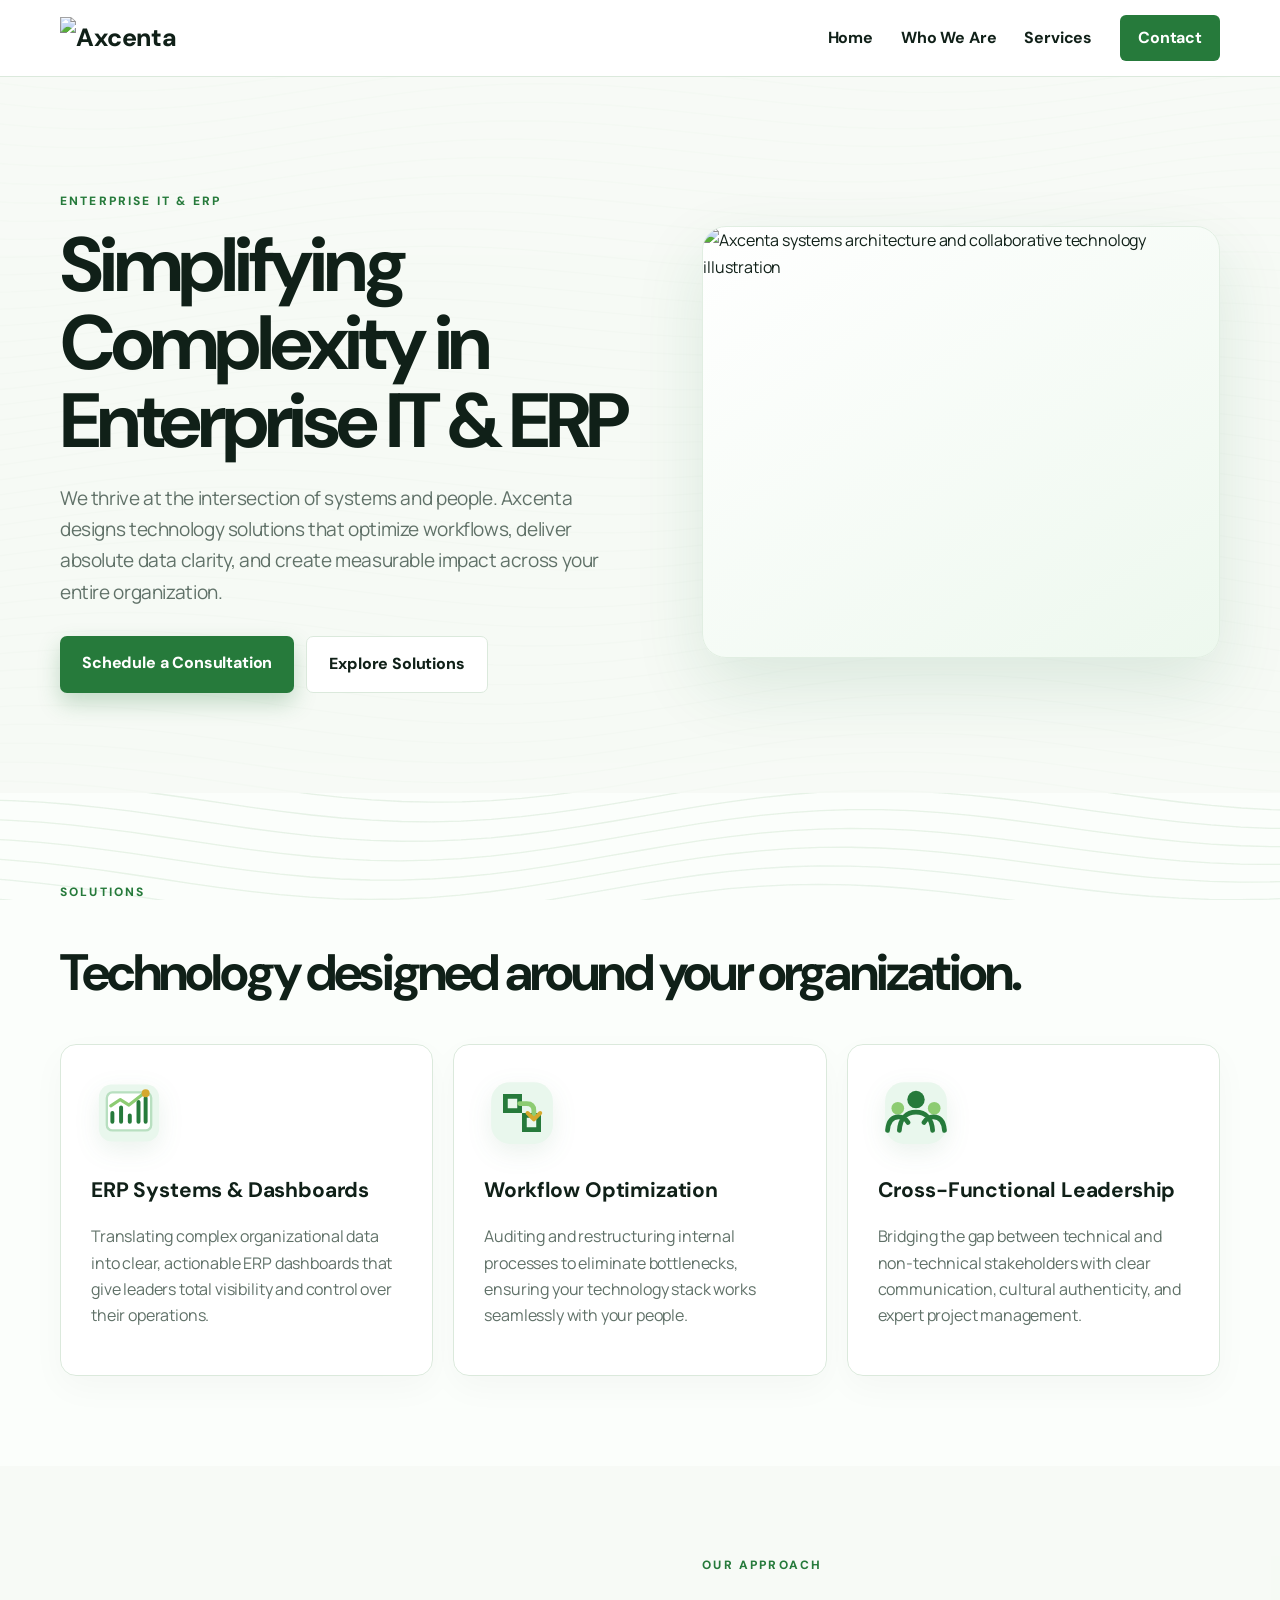
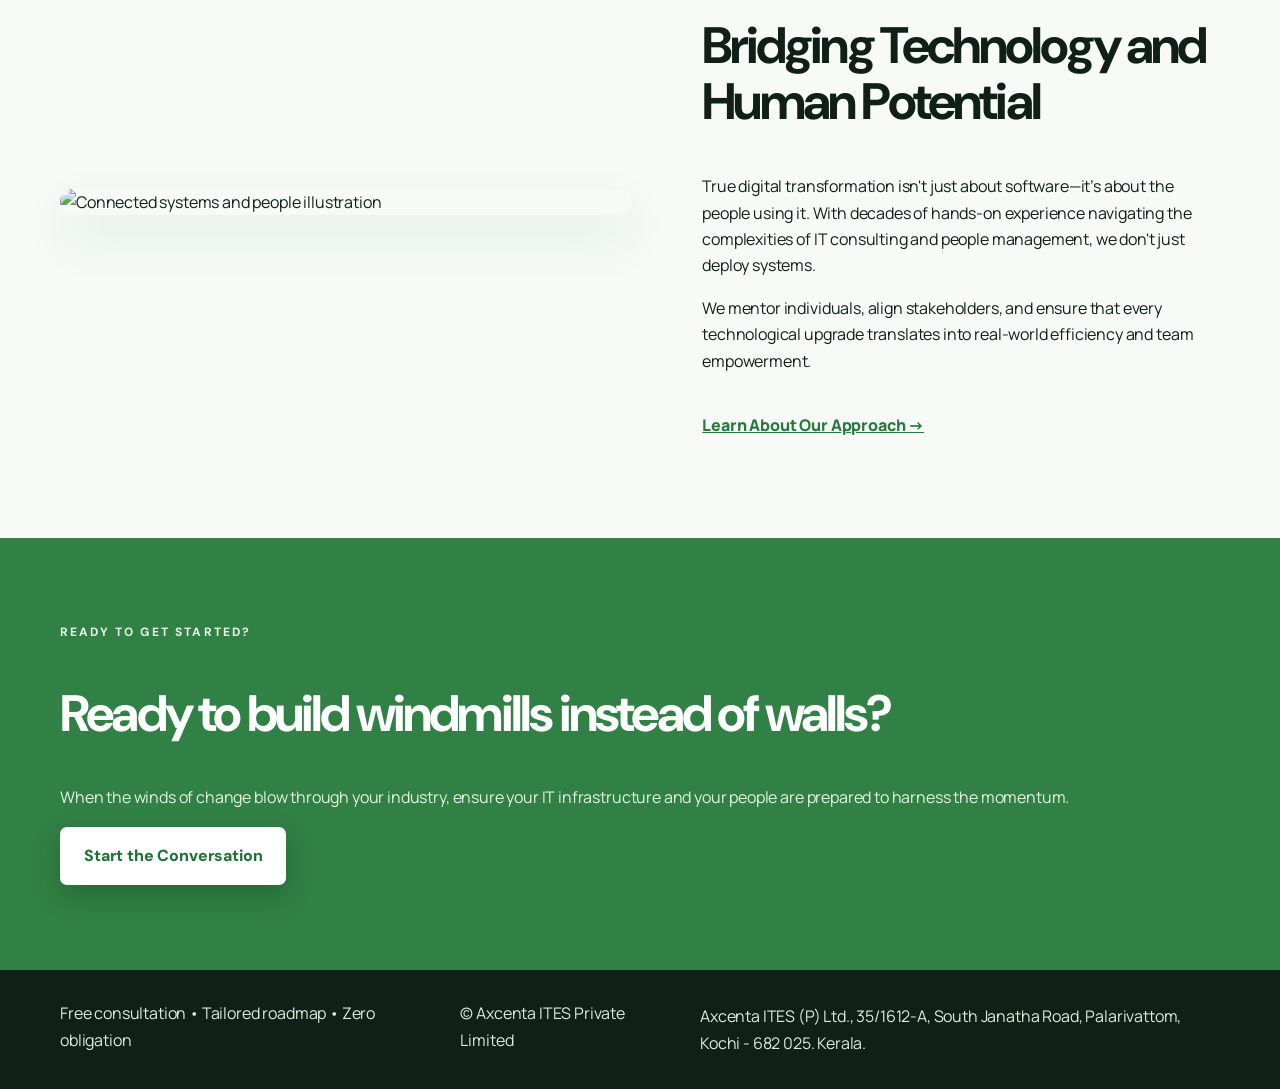
==== index.html @ 6ce82f0c "Add Axcenta customer preview website" ====
<!doctype html>
<html lang="en">
<head>
  <meta charset="utf-8">
  <meta name="viewport" content="width=device-width, initial-scale=1">
  <title>Axcenta | Enterprise IT & ERP Consulting</title>
  <link rel="stylesheet" href="styles.css">
</head>
<body>
  <main class="ax-v1">
    <header class="site-header"><div class="container nav-wrap"><a class="brand" href="index.html"><span class="brand-mark">X</span>axcenta</a><button class="nav-toggle" aria-label="Toggle navigation">☰</button><nav><a href="index.html">Home</a><a href="wwa.html">Who We Are</a><a href="services.html">Services</a><a class="nav-cta" href="contact.html">Contact</a></nav></div></header>
    <section class="hero">
      <div class="container hero-grid">
        <div>
          <p class="eyebrow">ENTERPRISE IT & ERP</p>
          <h1>Simplifying Complexity in Enterprise IT & ERP</h1>
          <p class="lead">We thrive at the intersection of systems and people. Axcenta designs technology solutions that optimize workflows, deliver absolute data clarity, and create measurable impact across your entire organization.</p>
          <div class="actions"><a class="btn primary" href="contact.html">Schedule a Consultation</a><a class="btn secondary" href="#solutions">Explore Solutions</a></div>
        </div>
<div class="visual hero-visual"><img src="assets/hero-axcenta-v2.png" alt="Axcenta systems architecture and collaborative technology illustration"></div>
      </div>
    </section>

    <section id="solutions" class="section">
      <div class="container">
        <p class="eyebrow">SOLUTIONS</p>
        <h2>Technology designed around your organization.</h2>
        <div class="cards">
          <article><img src="https://www.axcenta.com/files/chart.png" alt="ERP systems and dashboards illustration"><h3>ERP Systems & Dashboards</h3><p>Translating complex organizational data into clear, actionable ERP dashboards that give leaders total visibility and control over their operations.</p></article>
          <article><img src="https://www.axcenta.com/files/merge.png" alt="Workflow optimization illustration"><h3>Workflow Optimization</h3><p>Auditing and restructuring internal processes to eliminate bottlenecks, ensuring your technology stack works seamlessly with your people.</p></article>
          <article><img src="https://www.axcenta.com/files/users.png" alt="Cross-functional leadership illustration"><h3>Cross-Functional Leadership</h3><p>Bridging the gap between technical and non-technical stakeholders with clear communication, cultural authenticity, and expert project management.</p></article>
        </div>
      </div>
    </section>

    <section class="story"><div class="container story-grid"><div class="visual"><img src="https://www.axcenta.com/files/interconnected.jfif" alt="Connected systems and people illustration"></div><div><p class="eyebrow">OUR APPROACH</p><h2>Bridging Technology and Human Potential</h2><p>True digital transformation isn't just about software—it’s about the people using it. With decades of hands-on experience navigating the complexities of IT consulting and people management, we don't just deploy systems.</p><p>We mentor individuals, align stakeholders, and ensure that every technological upgrade translates into real-world efficiency and team empowerment.</p><a class="text-link" href="wwa.html">Learn About Our Approach →</a></div></div></section>

    <section id="contact" class="cta"><div class="container"><p class="eyebrow">READY TO GET STARTED?</p><h2>Ready to build windmills instead of walls?</h2><p>When the winds of change blow through your industry, ensure your IT infrastructure and your people are prepared to harness the momentum.</p><a class="btn light" href="contact.html">Start the Conversation</a></div></section>
    <footer><div class="container footer-grid"><span>Free consultation • Tailored roadmap • Zero obligation</span><span>© Axcenta ITES Private Limited</span></div></footer>
  </main>
</body>
</html>
<script src="script.js"></script>
---- styles.css ----
:root{--green:#267a3b;--green2:#8dcc72;--ink:#102018;--muted:#607168;--cream:#f6faf5;--line:#dbe9dc}*{box-sizing:border-box}html{scroll-behavior:smooth}body{margin:0;color:var(--ink);font-family:Inter,ui-sans-serif,system-ui,-apple-system,"Segoe UI",sans-serif;line-height:1.65;background:#fff}.container{width:min(1160px,calc(100% - 40px));margin:auto}.site-header{position:sticky;top:0;z-index:20;background:#fffffff2;border-bottom:1px solid var(--line);backdrop-filter:blur(14px)}.nav-wrap{min-height:76px;display:flex;align-items:center;justify-content:space-between}.brand{display:flex;gap:10px;align-items:center;color:var(--ink);font-size:25px;font-weight:800;text-decoration:none}.brand-mark{display:grid;place-items:center;width:35px;height:35px;border-radius:12px 4px 12px 4px;background:var(--green);color:#fff}.site-header nav{display:flex;gap:28px;align-items:center}.site-header nav a{color:var(--ink);font-weight:700;text-decoration:none}.site-header nav a:hover,.site-header nav a.active{color:var(--green)}.nav-cta,.btn.primary{background:var(--green);color:#fff!important}.nav-cta{padding:10px 18px;border-radius:6px}.nav-toggle{display:none;border:0;background:none;font-size:25px}.hero,.page{position:relative;overflow:hidden}.hero:before,.page:before{content:"";position:absolute;inset:0;pointer-events:none;opacity:.7;background:radial-gradient(ellipse at 12% 30%,#bfe7ae55,transparent 28%),radial-gradient(ellipse at 85% 65%,#d7f0c855,transparent 30%);animation:drift 14s ease-in-out infinite alternate}.hero:after,.page:after{content:"";position:absolute;left:-10%;right:-10%;bottom:8%;height:170px;pointer-events:none;opacity:.24;background:repeating-radial-gradient(ellipse at 50% 100%,transparent 0 20px,#76b866 21px 23px,transparent 24px 48px);transform:rotate(-4deg);animation:wave 18s linear infinite}.hero>* ,.page>*{position:relative;z-index:1}@keyframes drift{to{transform:translate3d(2%, -2%,0) scale(1.04)}}@keyframes wave{to{transform:translateX(8%) rotate(-4deg)}}.hero{padding:115px 0 100px;background:var(--cream)}.hero-grid,.story-grid{display:grid;grid-template-columns:1.05fr .95fr;gap:70px;align-items:center}.eyebrow{margin:0 0 14px;color:var(--green);font-size:12px;font-weight:800;letter-spacing:.18em}.hero h1,.page h1{max-width:800px;margin:0 0 22px;font-size:clamp(42px,6vw,78px);line-height:1.02;letter-spacing:-.055em}.lead{max-width:680px;color:var(--muted);font-size:19px}.actions{display:flex;flex-wrap:wrap;gap:12px;margin-top:28px}.btn{display:inline-block;padding:14px 22px;border-radius:7px;font-weight:800;text-decoration:none}.btn.secondary{border:1px solid var(--line);color:var(--ink);background:#fff}.visual{padding:35px;border-radius:24px;background:#fff;box-shadow:0 24px 70px #10201818}.visual img{display:block;width:100%;max-width:390px;margin:auto}.section,.story,.page{padding:90px 0}.section h2,.story h2,.cta h2{font-size:clamp(32px,4vw,52px);line-height:1.1;letter-spacing:-.04em}.narrow{max-width:900px}.compact{padding-top:60px;padding-bottom:45px}.cards{display:grid;grid-template-columns:repeat(3,1fr);gap:20px}.cards article,.panel{padding:30px;border:1px solid var(--line);border-radius:16px;background:#fff;box-shadow:0 12px 35px #10201808}.cards img{width:72px;height:72px;object-fit:contain}.cards h3{margin:0 0 10px;font-size:21px}.cards p,.panel p,.team-grid p{color:var(--muted)}.story{background:var(--cream)}.cta{padding:85px 0;background:var(--green);color:#fff}.cta p{color:#e7f5e4}.steps{display:grid;gap:16px;counter-reset:step}.steps article{position:relative;padding:23px 25px 23px 70px;border-left:4px solid var(--green);background:var(--cream);border-radius:9px}.steps article:before{counter-increment:step;content:counter(step);position:absolute;left:20px;color:var(--green);font-weight:800;font-size:22px}.timeline{display:grid;grid-template-columns:repeat(5,1fr);gap:0;list-style:none;padding:45px 0 20px;position:relative}.timeline:before{content:"";position:absolute;left:4%;right:4%;top:105px;height:3px;background:linear-gradient(90deg,var(--green),var(--green2),var(--green));border-radius:99px}.timeline li{position:relative;z-index:1;text-align:center}.timeline li:before{content:"";display:block;width:72px;height:72px;margin:20px auto 38px;border:7px solid #fff;border-radius:50%;background:var(--green);box-shadow:0 0 0 2px var(--green2),0 10px 22px #267a3b33}.timeline li:nth-child(2):before{width:94px;height:94px;margin-top:9px}.timeline li:nth-child(4):before{width:86px;height:86px;margin-top:13px}.timeline li:nth-child(3):before{width:112px;height:112px;margin-top:0}.timeline strong{display:block;font-size:22px}.timeline span{display:block;color:var(--muted);font-size:13px}.timeline-note{margin-top:16px;color:var(--muted);font-weight:700;text-align:center}.team-section{margin-top:30px}.team-grid{display:grid;grid-template-columns:repeat(5,1fr);gap:16px}.team-grid article{text-align:center}.team-grid img{width:100%;aspect-ratio:1;object-fit:cover;border-radius:14px}.team-grid h3{margin:10px 0 2px;font-size:16px}.team-grid b{font-size:13px}.form-wrap{max-width:900px}.form-grid{display:grid;grid-template-columns:1fr 1fr;gap:20px}.form-grid label,form>label{display:grid;gap:7px;margin-bottom:18px;font-weight:700}.form-grid input,.form-grid select,.form-grid textarea,form>label select,form>label textarea{width:100%;padding:14px;border:1px solid var(--line);border-radius:8px;background:#fff;font:inherit}.form-grid textarea,form>label textarea{min-height:150px}.form-message{color:var(--green);font-weight:800}footer{padding:30px 0;background:var(--ink);color:#dcebdc}.footer-grid{display:flex;justify-content:space-between;gap:30px}.footer-grid p{margin:3px 0}@media(max-width:800px){.hero-grid,.story-grid,.cards,.form-grid{grid-template-columns:1fr;gap:35px}.team-grid{grid-template-columns:repeat(2,1fr)}.timeline{grid-template-columns:1fr;gap:18px}.timeline:before{left:30px;right:auto;top:30px;bottom:30px;width:3px;height:auto}.timeline li{text-align:left;padding-left:80px;min-height:80px}.timeline li:before,.timeline li:nth-child(2):before,.timeline li:nth-child(3):before,.timeline li:nth-child(4):before{position:absolute;left:0;top:0;width:58px;height:58px;margin:0}.nav-toggle{display:block}.site-header nav{display:none;position:absolute;top:76px;left:0;right:0;padding:18px 20px;background:#fff;flex-direction:column;align-items:stretch}.site-header nav.open{display:flex}.footer-grid{display:block}.hero{padding:75px 0}.hero:after,.page:after{opacity:.12}}
/* refinement pass */
body{background:#fbfefb}
.section,.story,.page{position:relative;isolation:isolate}
.section:before,.story:before,.page:before{content:"";position:absolute;z-index:-1;inset:0;pointer-events:none;opacity:.28;background:radial-gradient(circle at 12% 22%,transparent 0 54px,#86c96a 55px 57px,transparent 58px 94px,#b9dfa8 95px 97px,transparent 98px),radial-gradient(circle at 88% 72%,transparent 0 76px,#86c96a 77px 79px,transparent 80px 125px,#b9dfa8 126px 128px,transparent 129px);background-size:620px 480px,760px 600px;animation:full-rings 28s linear infinite}
.section:after,.story:after,.page:after{content:"";position:absolute;z-index:-1;inset:0;pointer-events:none;opacity:.2;background:radial-gradient(ellipse at 50% 50%,transparent 0 44%,#86c96a 44.2% 44.5%,transparent 44.8% 52%,#b9dfa8 52.2% 52.5%,transparent 52.8%);background-size:720px 360px;animation:full-rings 36s linear infinite reverse}
@keyframes full-rings{0%{background-position:0 0,100% 100%;transform:translate3d(0,0,0) rotate(0deg)}50%{background-position:35px 20px,calc(100% - 25px) calc(100% - 20px);transform:translate3d(0,-8px,0) rotate(1deg)}100%{background-position:70px 0,calc(100% - 50px) 100%;transform:translate3d(0,0,0) rotate(0deg)}}
.cta{background:linear-gradient(135deg,#1f7135,#318b49);position:relative;overflow:hidden}
.cta:after{content:"";position:absolute;inset:-30%;pointer-events:none;opacity:.18;background:radial-gradient(circle,transparent 0 90px,#d2f2c3 91px 94px,transparent 95px 150px);background-size:360px 300px;animation:full-rings 24s linear infinite}
.cta .container{position:relative;z-index:1}.cta .btn.light{display:inline-block;background:#fff;color:#1f7135!important;border:2px solid #fff;box-shadow:0 10px 25px #0b35174d}.cta .btn.light:hover{background:#dff3d7;color:#174e28!important;transform:translateY(-2px)}
.btn.primary{box-shadow:0 10px 22px #267a3b40}.btn.primary:hover,.nav-cta:hover{background:#185e2c;transform:translateY(-2px)}.btn,.nav-cta{transition:transform .2s ease,background .2s ease,box-shadow .2s ease}.text-link{display:inline-block;margin-top:12px;padding:10px 0;color:var(--green);font-weight:800}.panel{position:relative;overflow:hidden}.panel h2{position:relative;z-index:1}.timeline{margin:35px -10px 0}.timeline li strong{color:var(--ink)}.timeline li span{max-width:160px;margin:auto}.timeline-note{font-size:15px}
/* unified contour-wave background */
body{position:relative;overflow-x:hidden}
body:before{content:"";position:fixed;z-index:-2;inset:0;pointer-events:none;opacity:.24;background:repeating-radial-gradient(ellipse 700px 330px at 76% 42%,transparent 0 24px,#9bcf8d 25px 27px,transparent 28px 51px);background-size:1400px 820px;background-position:58% 35%;animation:contour-drift 26s ease-in-out infinite alternate}
.section:before,.section:after,.story:before,.story:after,.page:before,.page:after{display:none}
.hero:before{background:none}
.hero:after{left:0;right:0;bottom:0;height:100%;opacity:.2;background:repeating-radial-gradient(ellipse 700px 330px at 76% 62%,transparent 0 24px,#9bcf8d 25px 27px,transparent 28px 51px);background-size:1400px 820px;animation:contour-drift 26s ease-in-out infinite alternate;transform:none}
@keyframes contour-drift{from{background-position:58% 35%;transform:translate3d(-12px,0,0)}to{background-position:62% 38%;transform:translate3d(12px,-8px,0)}}
.panel,.cards article,.visual{background:#ffffffee}
/* final background correction: one continuous contour field only */
.hero:after,.cta:after{display:none}
body:before{position:fixed;inset:0;opacity:.22;background:repeating-radial-gradient(ellipse 980px 470px at 88% 42%,transparent 0 25px,#9bcf8d 26px 28px,transparent 29px 55px);background-size:1960px 940px;background-position:calc(100% + 180px) 42%;animation:contour-field 30s ease-in-out infinite alternate}
@keyframes contour-field{from{background-position:calc(100% + 180px) 42%;transform:translateX(-8px)}to{background-position:calc(100% + 100px) 45%;transform:translateX(8px)}}
.hero{background-color:#f6faf5d9;background-image:none}
.story{background-color:#f6faf5d0}
.cta{background-color:#267a3b;background-image:repeating-radial-gradient(ellipse 980px 470px at 88% 42%,transparent 0 25px,#8fca82 26px 28px,transparent 29px 55px);background-size:1960px 940px;background-position:calc(100% + 180px) 42%;animation:cta-contour 30s ease-in-out infinite alternate}
@keyframes cta-contour{from{background-position:calc(100% + 180px) 42%}to{background-position:calc(100% + 100px) 45%}}
/* animated 3D sine/cosine wave surface */
.wave-canvas{position:fixed;inset:0;width:100vw;height:100vh;z-index:0;pointer-events:none;opacity:.58}
body>header,body>main,body>footer,body>.ax-v1{position:relative;z-index:1}
.hero:after,.cta:after{display:none!important}
body:before{display:none}
.hero,.story{background-color:#f6faf5d9;background-image:none}
.cta{background-color:#267a3bf2;background-image:none}
.wave-canvas{opacity:.9}
.timeline{position:relative;display:grid;grid-template-columns:repeat(5,1fr);gap:14px;margin:42px 0 18px;padding:28px 0 0;list-style:none}.timeline:before{content:"";position:absolute;left:7%;right:7%;top:0;height:2px;background:linear-gradient(90deg,#b8dfa6,var(--green),#b8dfa6)}.timeline li,.timeline li:nth-child(2),.timeline li:nth-child(3),.timeline li:nth-child(4){position:relative;margin:0;padding:25px 18px 22px;text-align:left;border:1px solid #dcebd9;border-radius:14px;background:linear-gradient(180deg,#fff,#f6fbf5);box-shadow:0 14px 28px #1d633014}.timeline li:before,.timeline li:nth-child(2):before,.timeline li:nth-child(3):before,.timeline li:nth-child(4):before{content:"";position:absolute;top:-40px;left:22px;width:20px;height:20px;margin:0;border:5px solid #fff;border-radius:50%;background:var(--green2);box-shadow:0 0 0 2px var(--green),0 4px 12px #267a3b33}.timeline li strong{display:block;margin-bottom:8px;color:var(--green);font-size:24px;letter-spacing:-.03em}.timeline li span{display:block;margin:0;max-width:none;color:var(--muted);font-size:13px;line-height:1.55}.timeline-note{margin-top:28px;padding-top:22px;border-top:1px solid var(--line);text-align:left}@media(max-width:800px){.timeline{grid-template-columns:1fr;gap:16px;padding:0 0 0 28px}.timeline:before{left:8px;right:auto;top:12px;bottom:12px;width:2px;height:auto}.timeline li,.timeline li:nth-child(2),.timeline li:nth-child(3),.timeline li:nth-child(4){padding:22px 18px}.timeline li:before,.timeline li:nth-child(2):before,.timeline li:nth-child(3):before,.timeline li:nth-child(4):before{top:25px;left:-39px}}
.timeline{display:grid;grid-template-columns:repeat(5,1fr);gap:0;list-style:none;padding:45px 0 20px;position:relative;margin:0}.timeline:before{content:"";position:absolute;left:4%;right:4%;top:105px;height:3px;background:linear-gradient(90deg,var(--green),var(--green2),var(--green));border-radius:99px}.timeline li,.timeline li:nth-child(2),.timeline li:nth-child(3),.timeline li:nth-child(4){position:relative;z-index:1;text-align:center;margin:0;padding:0;border:0;border-radius:0;background:transparent;box-shadow:none}.timeline li:before,.timeline li:nth-child(2):before,.timeline li:nth-child(3):before,.timeline li:nth-child(4):before{content:"";display:block;position:static;width:72px;height:72px;margin:20px auto 38px;border:7px solid #fff;border-radius:50%;background:var(--green);box-shadow:0 0 0 2px var(--green2),0 10px 22px #267a3b33}.timeline li:nth-child(2):before{width:94px;height:94px;margin-top:9px}.timeline li:nth-child(4):before{width:86px;height:86px;margin-top:13px}.timeline li:nth-child(3):before{width:112px;height:112px;margin-top:0}.timeline li strong{display:block;margin:0;color:var(--ink);font-size:22px}.timeline li span{display:block;max-width:170px;margin:4px auto 0;color:var(--muted);font-size:13px}.timeline-note{margin-top:16px;padding:0;border:0;text-align:center}@media(max-width:800px){.timeline{grid-template-columns:1fr;gap:18px}.timeline:before{left:30px;right:auto;top:30px;bottom:30px;width:3px;height:auto}.timeline li,.timeline li:nth-child(2),.timeline li:nth-child(3),.timeline li:nth-child(4){text-align:left;padding-left:80px;min-height:80px}.timeline li:before,.timeline li:nth-child(2):before,.timeline li:nth-child(3):before,.timeline li:nth-child(4):before{position:absolute;left:0;top:0;width:58px;height:58px;margin:0}}
.timeline-art{display:block;width:100%;height:auto;margin:38px auto 12px;border-radius:12px;object-fit:contain;box-shadow:0 18px 36px #10201812}.timeline[hidden]{display:none}
.timeline{display:grid;grid-template-columns:repeat(5,1fr);gap:0;position:relative;margin:52px 0 28px;padding:0 0 18px;list-style:none}.timeline:before{content:"";position:absolute;left:4%;right:4%;top:91px;height:3px;background:linear-gradient(90deg,#8fd1b0,#2f9c76,#8fd1b0);box-shadow:0 0 18px #3e9e7040}.timeline li,.timeline li:nth-child(2),.timeline li:nth-child(3),.timeline li:nth-child(4){position:relative;z-index:1;text-align:center;margin:0;padding:0;border:0;background:none;box-shadow:none}.timeline li:before,.timeline li:nth-child(2):before,.timeline li:nth-child(3):before,.timeline li:nth-child(4):before{content:"";display:grid;place-items:center;position:static;width:84px;height:84px;margin:48px auto 26px;border:8px solid #fff;border-radius:50%;background:linear-gradient(145deg,#4bc39a,#147b61);box-shadow:0 0 0 2px #75cda9,0 12px 25px #1d765033}.timeline li:nth-child(2):before{width:112px;height:112px;margin-top:34px;margin-bottom:12px;background:linear-gradient(145deg,#79d7ad,#218d70)}.timeline li:nth-child(3):before{width:138px;height:138px;margin-top:21px;margin-bottom:-2px;background:linear-gradient(145deg,#9ae5bd,#208d6e)}.timeline li:nth-child(4):before{width:100px;height:100px;margin-top:40px;margin-bottom:20px;background:linear-gradient(145deg,#62cfa3,#187d63)}.timeline li strong{display:block;color:var(--ink);font-size:22px;letter-spacing:-.04em}.timeline li span{display:block;max-width:180px;margin:5px auto 0;color:var(--muted);font-size:13px;line-height:1.5}.timeline-awards{display:flex;flex-wrap:wrap;justify-content:center;gap:10px;margin:8px auto 26px}.timeline-awards span{display:inline-flex;align-items:center;gap:8px;padding:9px 13px;border:1px solid #e1eee4;border-radius:999px;background:#fbfefb;color:#547060;font-size:12px;font-weight:700;box-shadow:0 5px 16px #1d63300d}.timeline-awards i{display:grid;place-items:center;width:20px;height:20px;border-radius:50%;background:#d4a62e;color:#fff;font-style:normal}.timeline-note{margin-top:14px;padding-top:20px;border-top:1px solid var(--line);text-align:center}@media(max-width:800px){.timeline{grid-template-columns:1fr;gap:20px;padding-left:34px}.timeline:before{left:13px;right:auto;top:42px;bottom:42px;width:3px;height:auto}.timeline li,.timeline li:nth-child(2),.timeline li:nth-child(3),.timeline li:nth-child(4){display:grid;grid-template-columns:90px 1fr;align-items:center;text-align:left}.timeline li:before,.timeline li:nth-child(2):before,.timeline li:nth-child(3):before,.timeline li:nth-child(4):before{grid-row:1;width:70px;height:70px;margin:0}.timeline li:nth-child(2):before,.timeline li:nth-child(3):before,.timeline li:nth-child(4):before{width:70px;height:70px;margin:0}.timeline li strong,.timeline li span{grid-column:2;margin-left:12px}.timeline-awards{justify-content:flex-start}}
.hero-visual{min-height:430px;padding:0;overflow:hidden;background:linear-gradient(145deg,#fff,#edf8ee);border:1px solid #e1eee2;box-shadow:0 28px 70px #1c6f3d1f}.hero-visual img{width:100%;max-width:none;height:430px;object-fit:cover;object-position:center center}.hero-grid{align-items:center}
@media(max-width:800px){.hero-visual{min-height:300px}.hero-visual img{height:300px}}
.story .visual{padding:0;background:transparent;box-shadow:none;border:0;border-radius:0}.story .visual img{max-width:none;width:100%;border-radius:20px;box-shadow:0 22px 48px #1c6f3d1c}
.card-icon{display:block;width:76px;height:76px;margin:0 0 22px}.card-icon svg{display:block;width:100%;height:100%}.cards article .card-icon{filter:drop-shadow(0 8px 12px #267a3b18)}
body{font-family:"Manrope","Avenir Next","Segoe UI",sans-serif;letter-spacing:-.01em}.site-header nav,.brand,.btn,.eyebrow,.hero h1,.page h1,.section h2,.story h2,.cta h2,.cards h3,.team-grid h3,.timeline strong{font-family:"DM Sans","Manrope","Segoe UI",sans-serif}.hero h1,.page h1,.section h2,.story h2,.cta h2{font-weight:700;letter-spacing:-.055em}.lead{letter-spacing:-.02em}
.official-logo{display:block;width:158px;height:auto;max-height:48px;object-fit:contain;object-position:left center}.brand{min-width:158px}.brand-mark{display:none}
.footer-address{max-width:520px;margin:3px 0;color:#dcebdc}.footer-grid{align-items:flex-start}
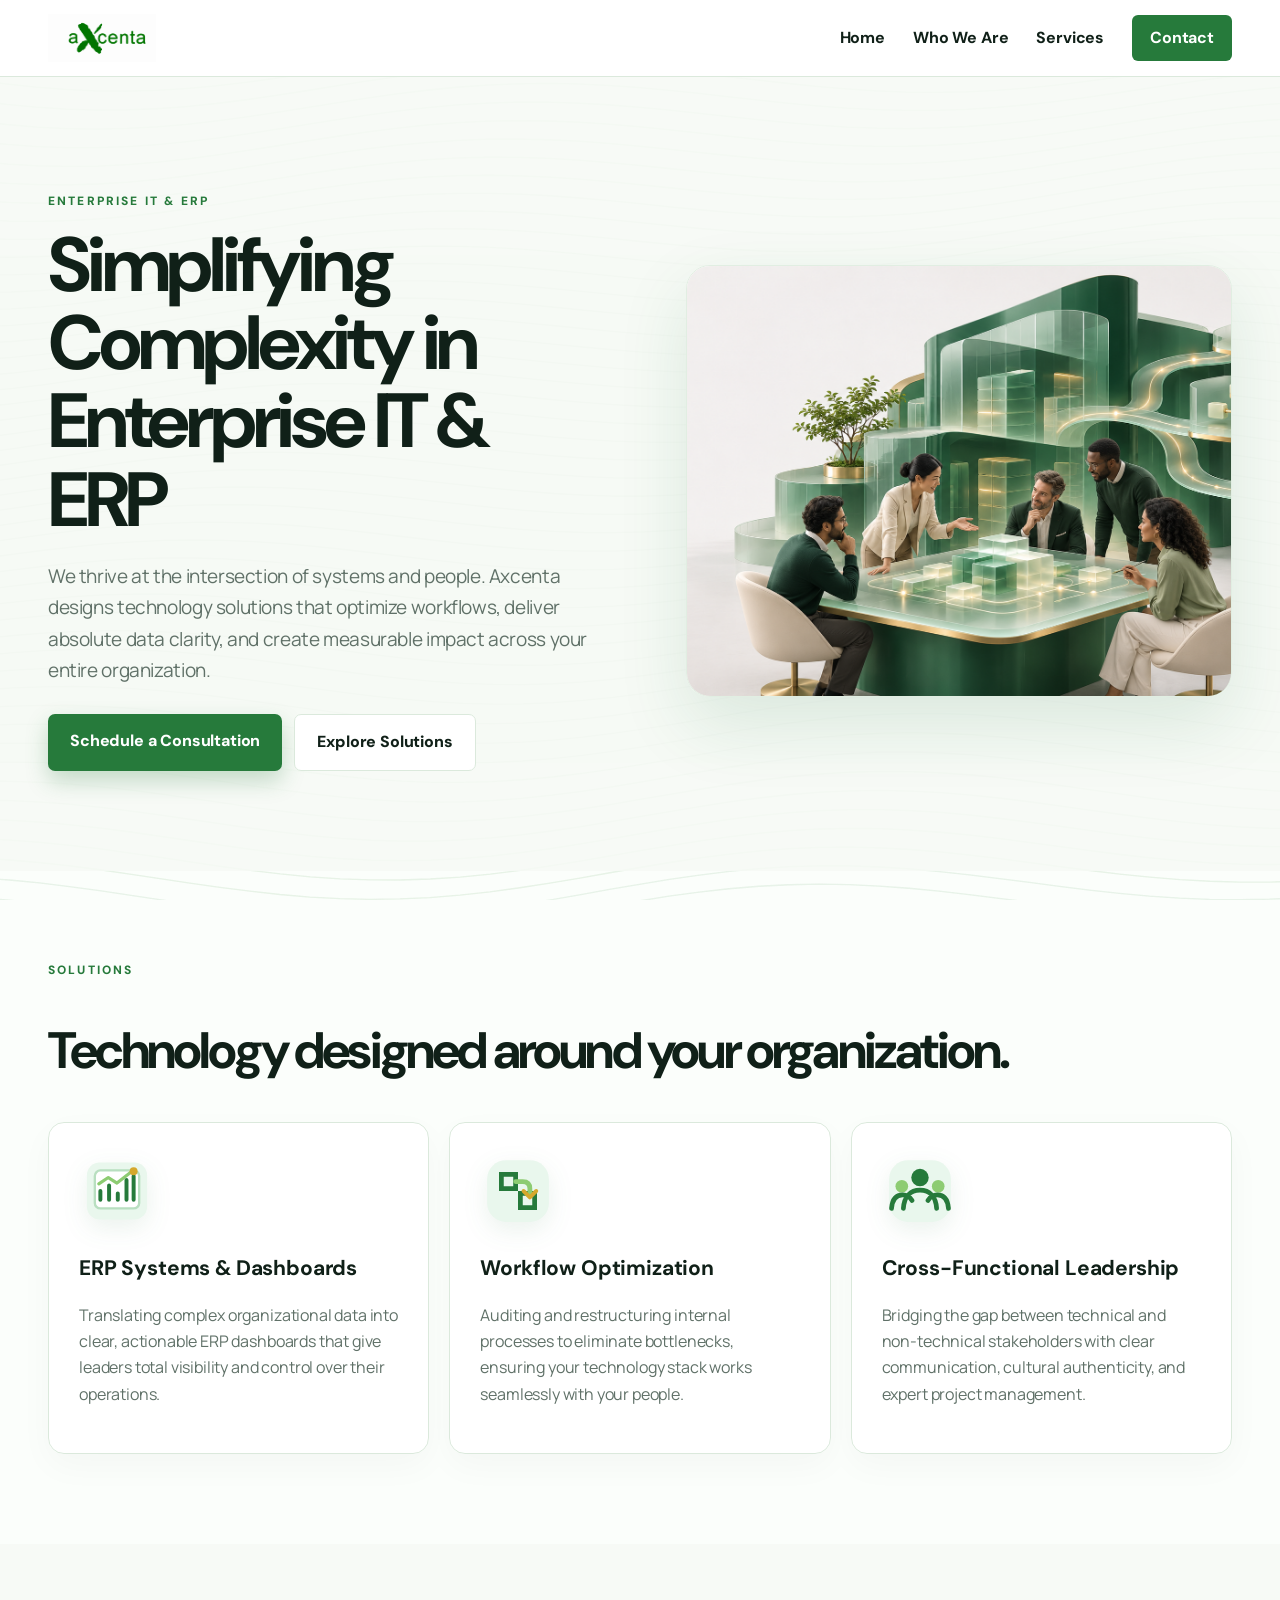
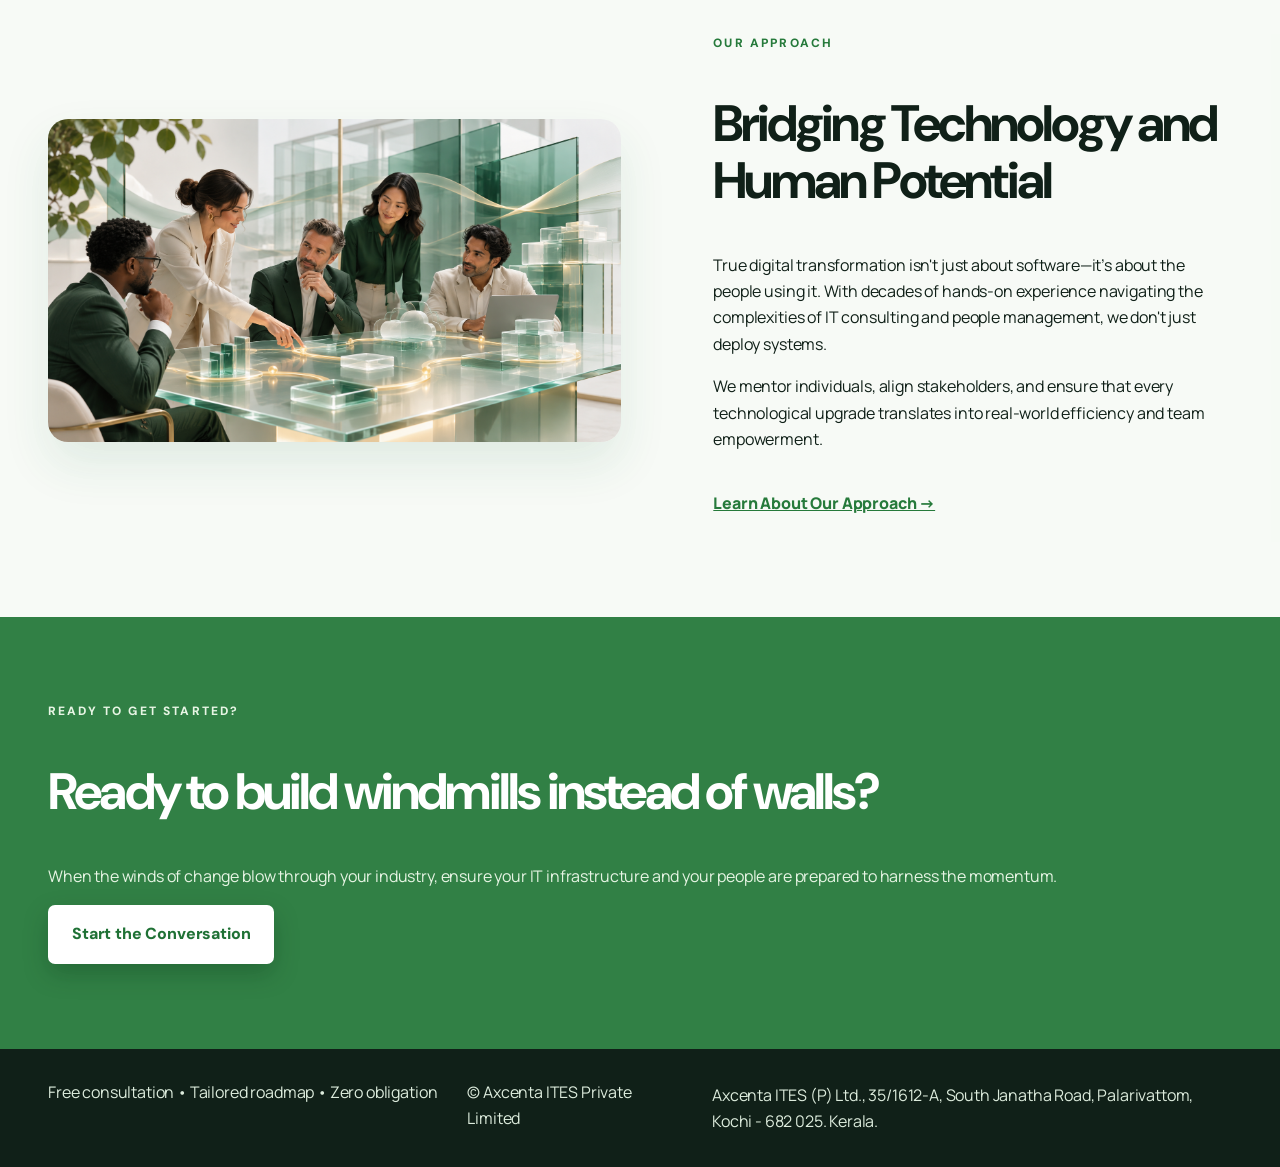
==== commit 070b0d9e: "Refresh layout stylesheet cache" ====
--- a/index.html
+++ b/index.html
@@ -4,7 +4,7 @@
   <meta charset="utf-8">
   <meta name="viewport" content="width=device-width, initial-scale=1">
   <title>Axcenta | Enterprise IT & ERP Consulting</title>
-  <link rel="stylesheet" href="styles.css">
+  <link rel="stylesheet" href="styles.css?v=layout-6452755">
 </head>
 <body>
   <main class="ax-v1">
--- a/styles.css
+++ b/styles.css
@@ -44,3 +44,13 @@
 body{font-family:"Manrope","Avenir Next","Segoe UI",sans-serif;letter-spacing:-.01em}.site-header nav,.brand,.btn,.eyebrow,.hero h1,.page h1,.section h2,.story h2,.cta h2,.cards h3,.team-grid h3,.timeline strong{font-family:"DM Sans","Manrope","Segoe UI",sans-serif}.hero h1,.page h1,.section h2,.story h2,.cta h2{font-weight:700;letter-spacing:-.055em}.lead{letter-spacing:-.02em}
 .official-logo{display:block;width:158px;height:auto;max-height:48px;object-fit:contain;object-position:left center}.brand{min-width:158px}.brand-mark{display:none}
 .footer-address{max-width:520px;margin:3px 0;color:#dcebdc}.footer-grid{align-items:flex-start}
+.footer-grid>span:first-child{white-space:nowrap}
+/* local layout pass: use the page width as a deliberate editorial canvas */
+.container{width:min(1380px,calc(100% - 96px))}
+.narrow{max-width:1120px}
+.hero-grid,.story-grid{gap:92px}
+.hero-grid{grid-template-columns:minmax(0,1fr) minmax(0,1fr)}
+.hero-grid .visual{justify-self:end;width:min(100%,620px)}
+.story-grid .visual{justify-self:start;width:min(100%,620px)}
+@media(max-width:800px){.container{width:calc(100% - 40px)}.narrow{max-width:none}.hero-grid,.story-grid{gap:35px}.hero-grid .visual,.story-grid .visual{width:100%}}
+
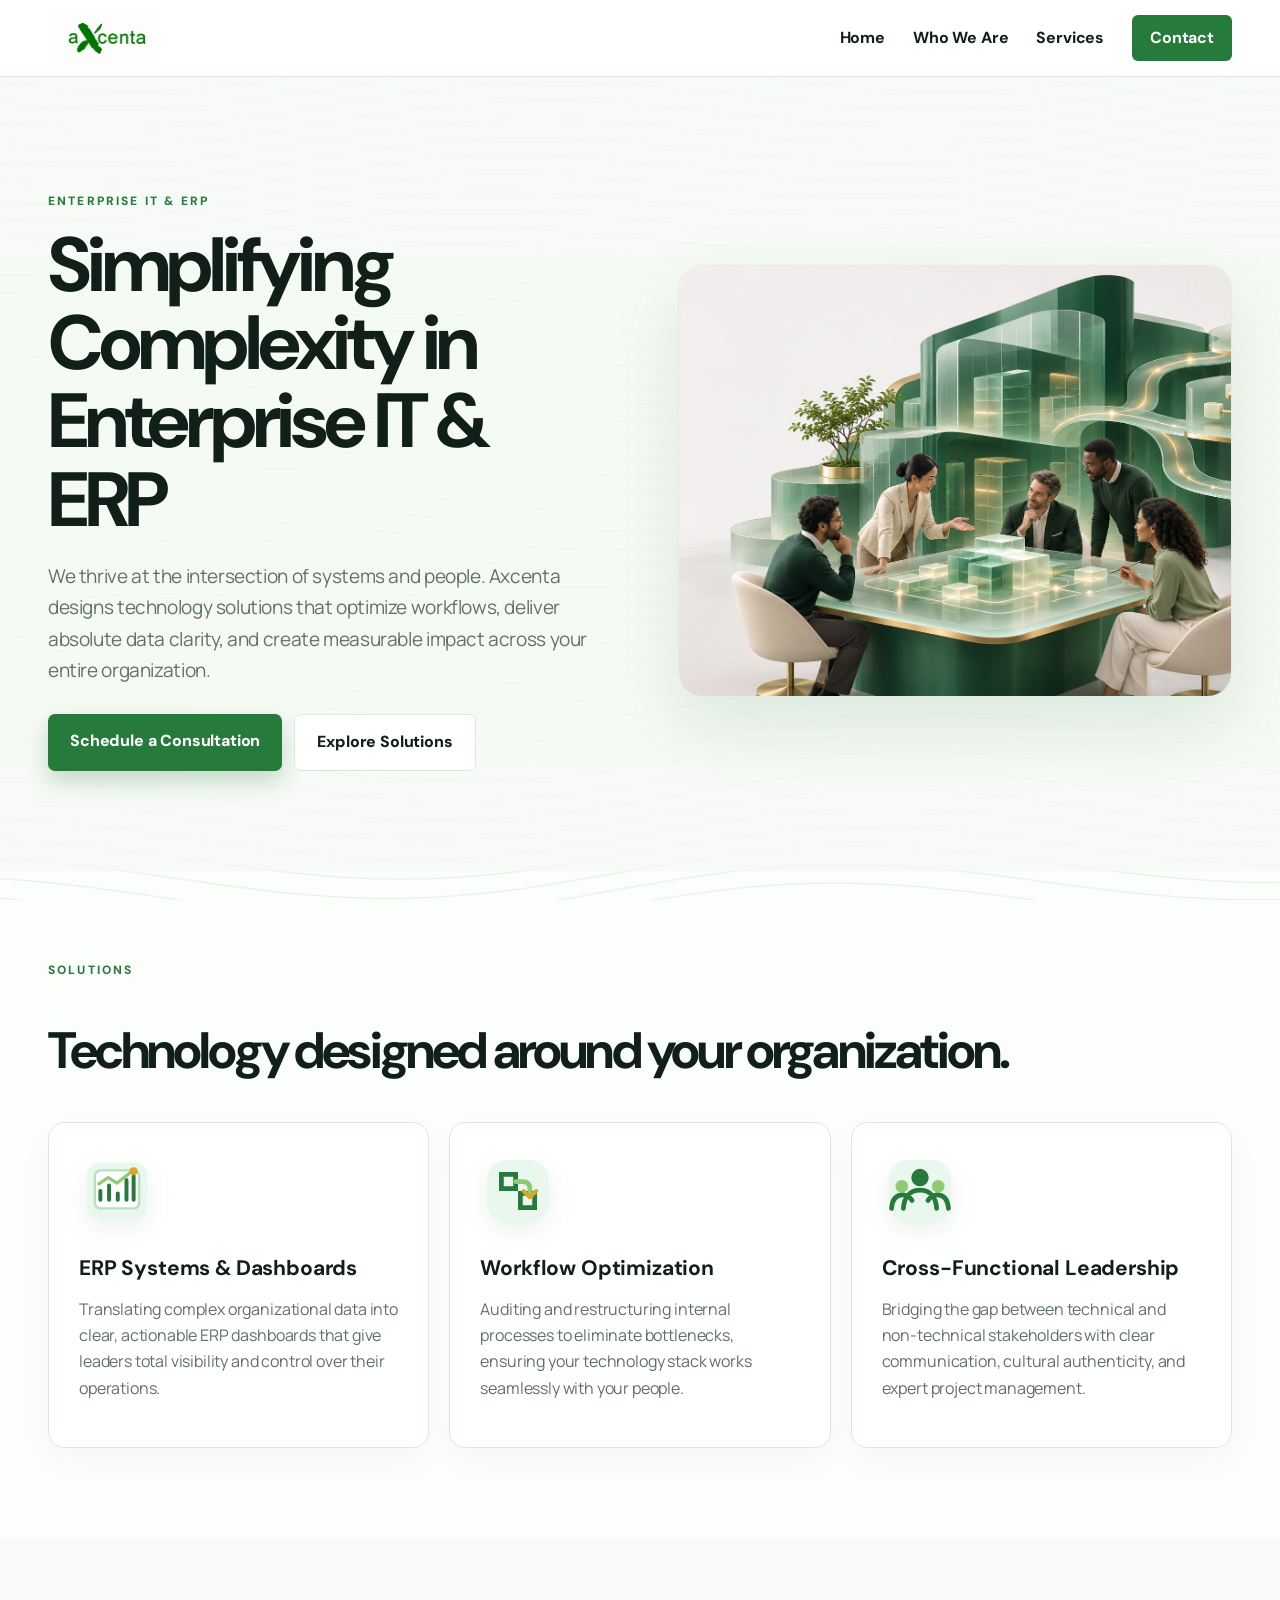
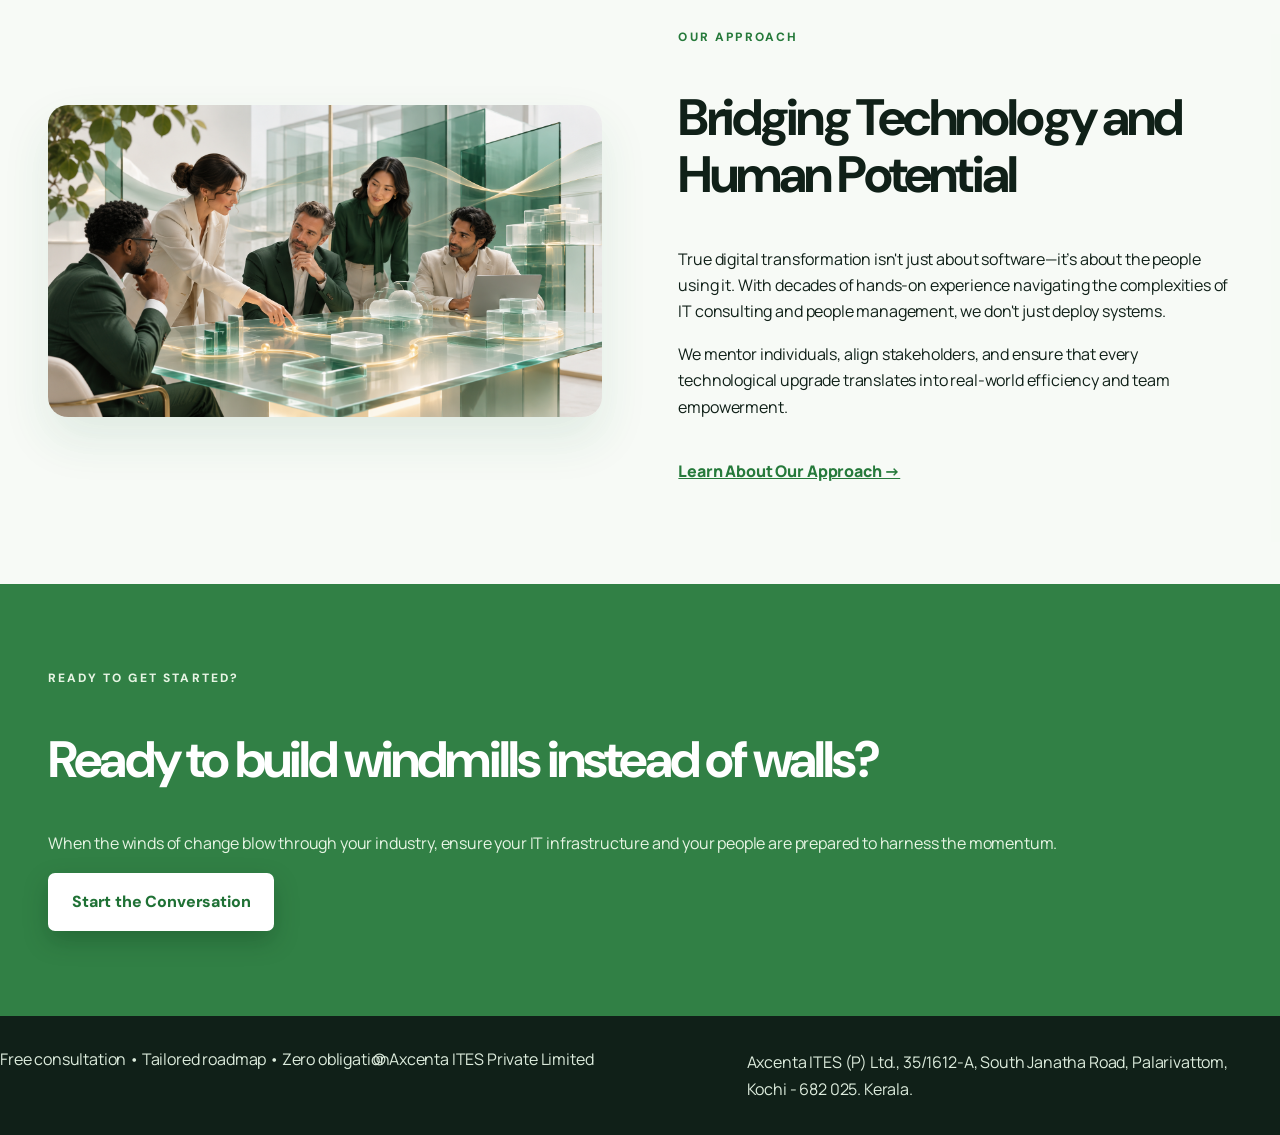
==== commit 3f495d9a: "Refresh preview stylesheet cache after site-wide alignment" ====
--- a/index.html
+++ b/index.html
@@ -4,7 +4,7 @@
   <meta charset="utf-8">
   <meta name="viewport" content="width=device-width, initial-scale=1">
   <title>Axcenta | Enterprise IT & ERP Consulting</title>
-  <link rel="stylesheet" href="styles.css?v=layout-6452755">
+  <link rel="stylesheet" href="styles.css?v=align-afaf787">
 </head>
 <body>
   <main class="ax-v1">
--- a/styles.css
+++ b/styles.css
@@ -53,4 +53,37 @@
 .hero-grid .visual{justify-self:end;width:min(100%,620px)}
 .story-grid .visual{justify-self:start;width:min(100%,620px)}
 @media(max-width:800px){.container{width:calc(100% - 40px)}.narrow{max-width:none}.hero-grid,.story-grid{gap:35px}.hero-grid .visual,.story-grid .visual{width:100%}}
+
+/* site-wide alignment pass: every page uses one editorial grid and shared left edges */
+.container{width:min(1380px,calc(100% - 96px));margin-inline:auto}
+.narrow{width:min(1120px,100%);max-width:none;margin-left:0;margin-right:0}
+.hero-grid,.story-grid{grid-template-columns:minmax(0,1fr) minmax(0,1fr);gap:clamp(48px,6vw,92px);align-items:center}
+.hero-grid>*,.story-grid>*{min-width:0}
+.hero-grid>div:first-child,.story-grid>div:last-child{text-align:left}
+.hero-grid .visual,.story-grid .visual{width:100%;max-width:620px}
+.hero-grid .visual{justify-self:end}
+.story-grid .visual{justify-self:start}
+.section> .container>h2,.section> .container>.eyebrow,.story> .container>h2,.page> .container>h1{margin-left:0;margin-right:0}
+.section h2,.story h2,.cta h2{max-width:980px}
+.cards{width:100%;grid-template-columns:repeat(3,minmax(0,1fr));align-items:stretch}
+.cards article{height:100%;display:flex;flex-direction:column;align-items:flex-start;text-align:left}
+.cards article p{margin-top:auto}
+.panel{width:100%;text-align:left}
+.panel+.panel{margin-top:36px}
+.timeline{width:100%}
+.timeline-note{text-align:left}
+.team-section{margin-top:0}
+.team-section>.container>h2{max-width:900px;margin-left:0;margin-right:0}
+.team-grid{width:100%;align-items:start}
+.team-grid article{text-align:left}
+.team-grid h3{margin-top:14px}
+.team-grid p{max-width:240px;margin-left:0;margin-right:0}
+.form-wrap{width:min(980px,100%);max-width:none;margin-left:0;margin-right:0}
+.cta .container{width:min(1380px,calc(100% - 96px));margin-inline:auto;text-align:left}
+.cta h2{max-width:1100px}
+.cta p{max-width:1100px}
+.footer-grid{width:100%;display:grid;grid-template-columns:minmax(0,1fr) minmax(0,1fr) minmax(0,1.6fr);align-items:start;gap:40px}
+.footer-grid>span,.footer-grid>div,.footer-grid>p{min-width:0}
+@media(max-width:1100px){.container,.cta .container{width:calc(100% - 64px)}.hero-grid,.story-grid{gap:48px}.team-grid{grid-template-columns:repeat(3,minmax(0,1fr))}}
+@media(max-width:800px){.container,.cta .container{width:calc(100% - 40px)}.narrow{width:100%}.hero-grid,.story-grid{grid-template-columns:1fr;gap:35px}.hero-grid .visual,.story-grid .visual{width:100%;max-width:none}.cards{grid-template-columns:1fr}.team-grid{grid-template-columns:repeat(2,minmax(0,1fr))}.footer-grid{display:block}.footer-grid>*+*{margin-top:14px}}
 
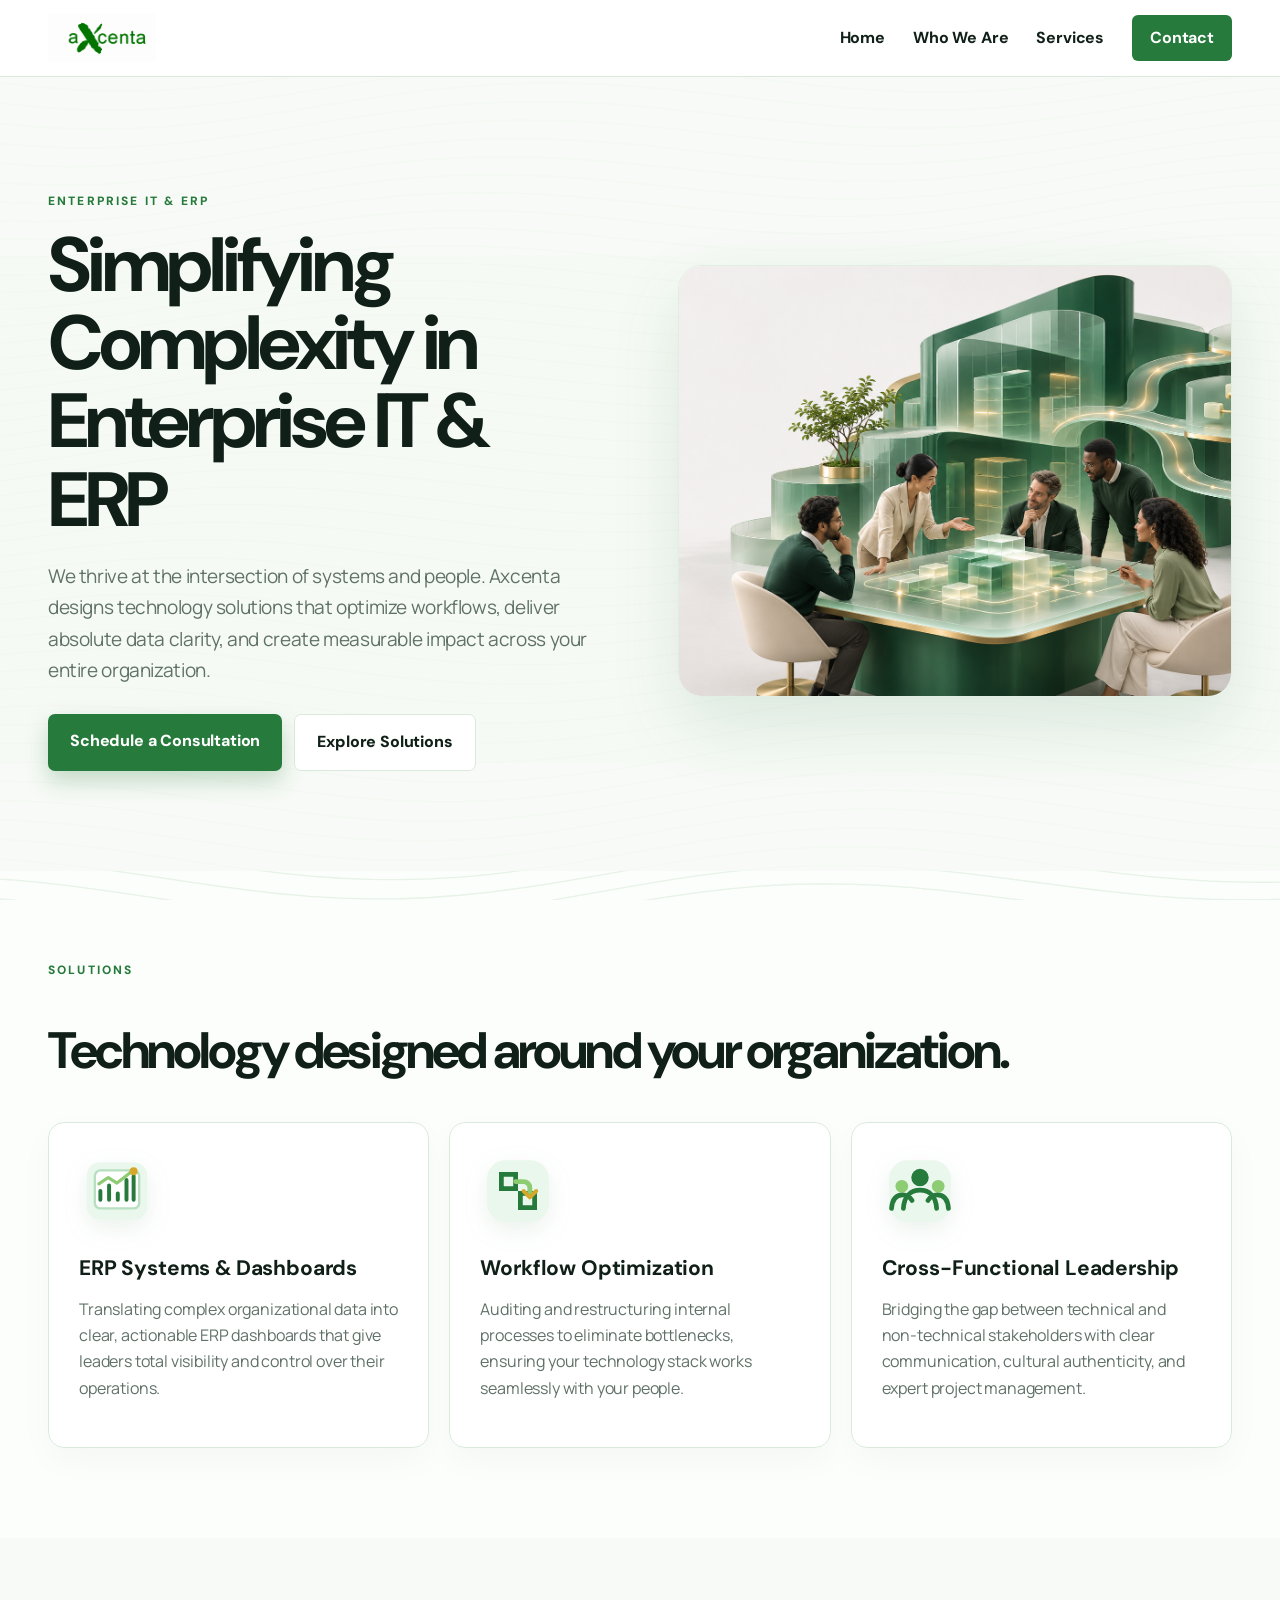
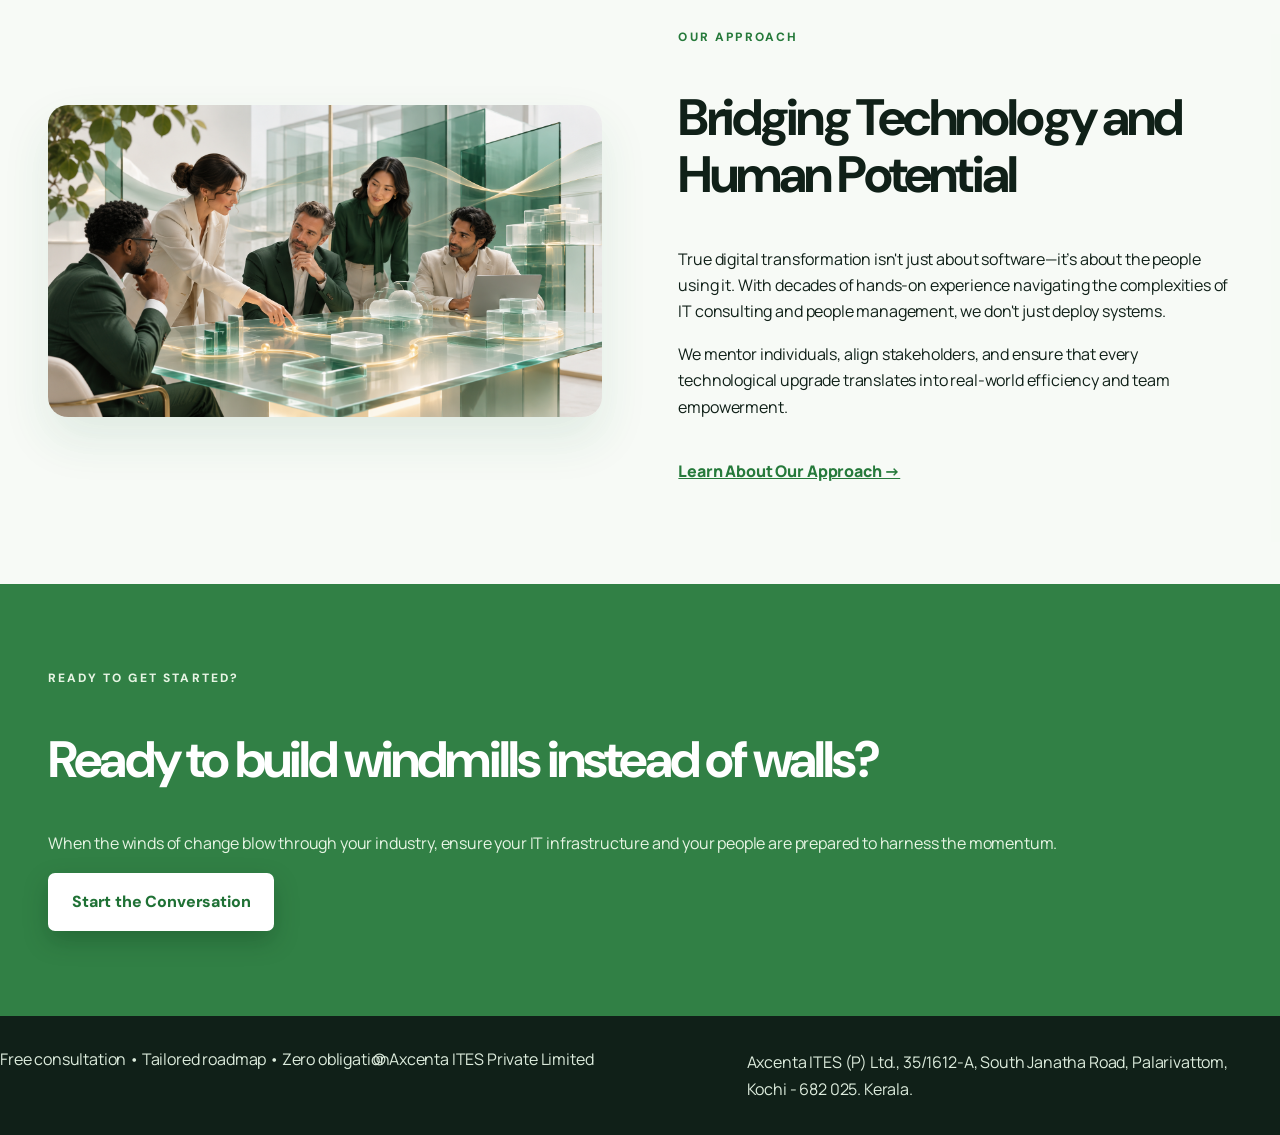
==== commit d4309d8e: "Refresh page styles after narrow alignment fix" ====
--- a/index.html
+++ b/index.html
@@ -4,7 +4,7 @@
   <meta charset="utf-8">
   <meta name="viewport" content="width=device-width, initial-scale=1">
   <title>Axcenta | Enterprise IT & ERP Consulting</title>
-  <link rel="stylesheet" href="styles.css?v=align-afaf787">
+  <link rel="stylesheet" href="styles.css?v=narrow-align-fix">
 </head>
 <body>
   <main class="ax-v1">
--- a/styles.css
+++ b/styles.css
@@ -56,7 +56,7 @@
 
 /* site-wide alignment pass: every page uses one editorial grid and shared left edges */
 .container{width:min(1380px,calc(100% - 96px));margin-inline:auto}
-.narrow{width:min(1120px,100%);max-width:none;margin-left:0;margin-right:0}
+.narrow{width:min(1120px,100%);max-width:none;margin-inline:auto}
 .hero-grid,.story-grid{grid-template-columns:minmax(0,1fr) minmax(0,1fr);gap:clamp(48px,6vw,92px);align-items:center}
 .hero-grid>*,.story-grid>*{min-width:0}
 .hero-grid>div:first-child,.story-grid>div:last-child{text-align:left}
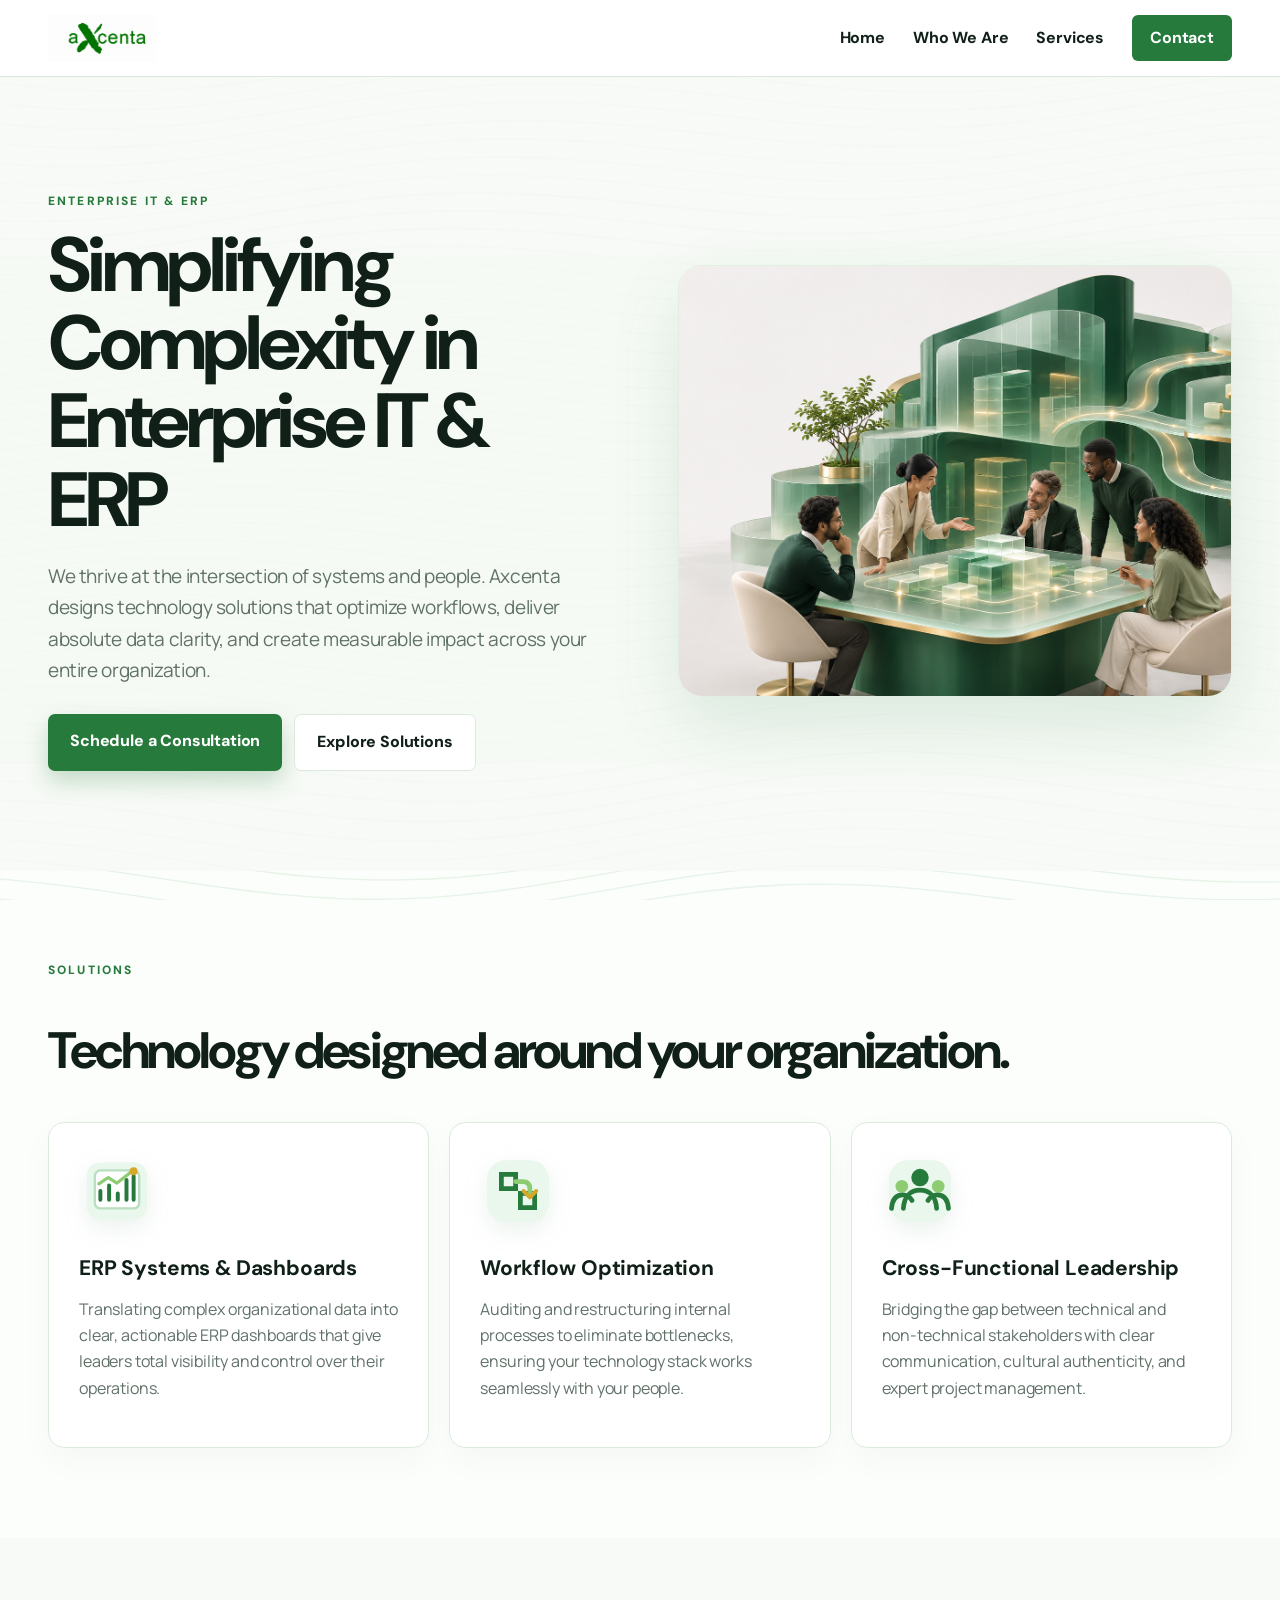
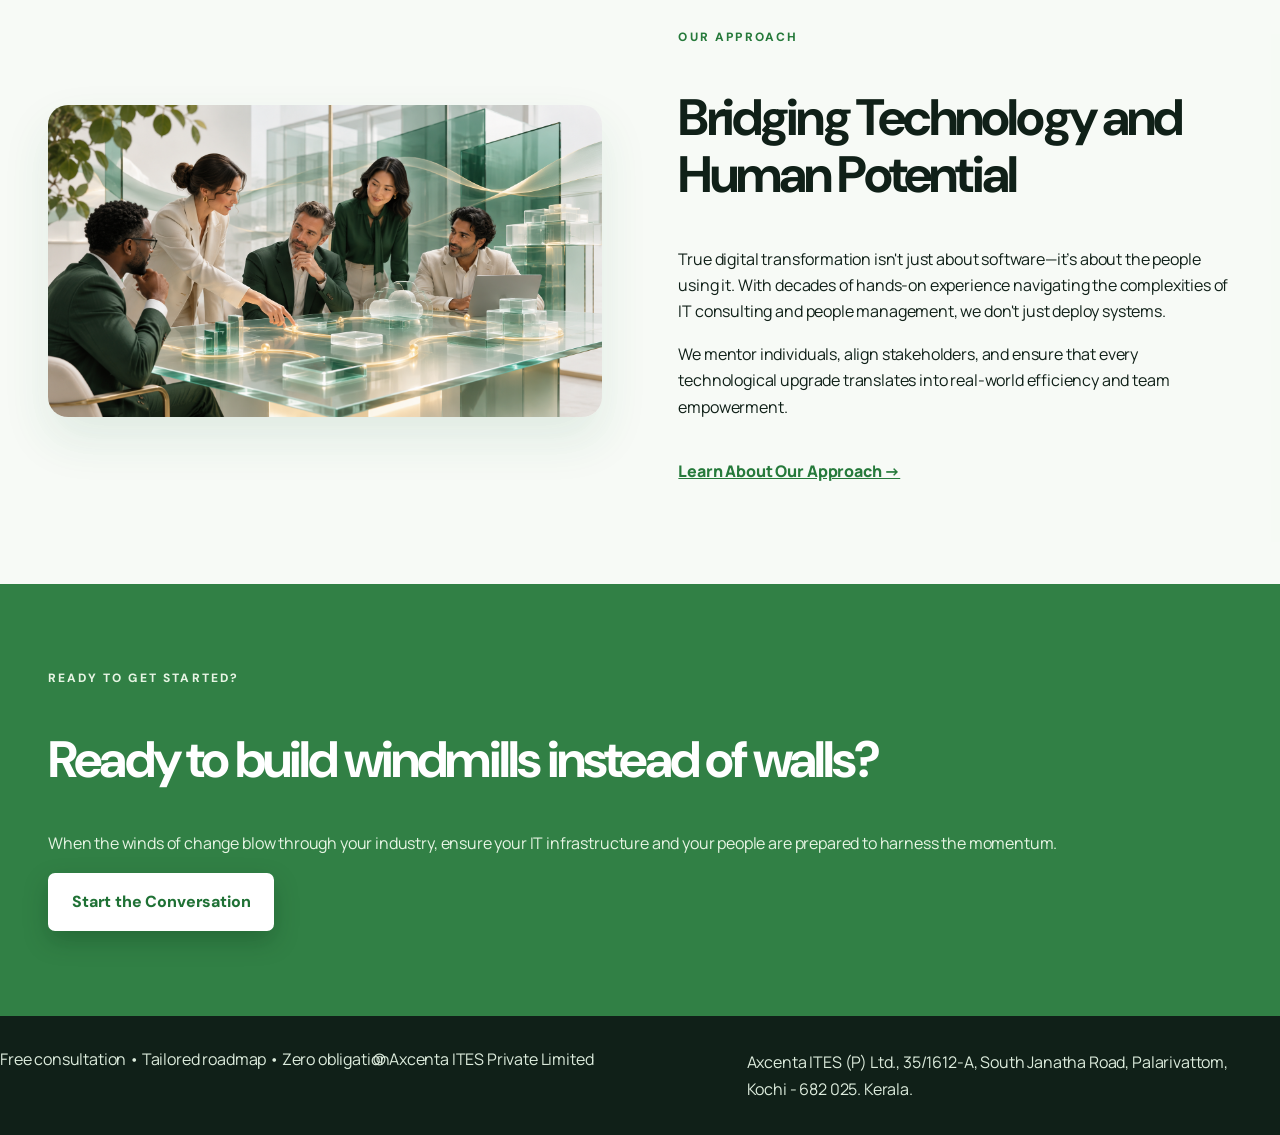
==== commit 12a31b7f: "Refresh pages after unified grid alignment" ====
--- a/index.html
+++ b/index.html
@@ -4,7 +4,7 @@
   <meta charset="utf-8">
   <meta name="viewport" content="width=device-width, initial-scale=1">
   <title>Axcenta | Enterprise IT & ERP Consulting</title>
-  <link rel="stylesheet" href="styles.css?v=narrow-align-fix">
+  <link rel="stylesheet" href="styles.css?v=unified-grid">
 </head>
 <body>
   <main class="ax-v1">
--- a/styles.css
+++ b/styles.css
@@ -56,7 +56,8 @@
 
 /* site-wide alignment pass: every page uses one editorial grid and shared left edges */
 .container{width:min(1380px,calc(100% - 96px));margin-inline:auto}
-.narrow{width:min(1120px,100%);max-width:none;margin-inline:auto}
+.narrow{width:min(1380px,calc(100% - 96px));max-width:none;margin-inline:auto}
+.hero.compact .container.narrow{width:min(1380px,calc(100% - 96px));max-width:none;margin-inline:auto}
 .hero-grid,.story-grid{grid-template-columns:minmax(0,1fr) minmax(0,1fr);gap:clamp(48px,6vw,92px);align-items:center}
 .hero-grid>*,.story-grid>*{min-width:0}
 .hero-grid>div:first-child,.story-grid>div:last-child{text-align:left}
@@ -85,5 +86,6 @@
 .footer-grid{width:100%;display:grid;grid-template-columns:minmax(0,1fr) minmax(0,1fr) minmax(0,1.6fr);align-items:start;gap:40px}
 .footer-grid>span,.footer-grid>div,.footer-grid>p{min-width:0}
 @media(max-width:1100px){.container,.cta .container{width:calc(100% - 64px)}.hero-grid,.story-grid{gap:48px}.team-grid{grid-template-columns:repeat(3,minmax(0,1fr))}}
-@media(max-width:800px){.container,.cta .container{width:calc(100% - 40px)}.narrow{width:100%}.hero-grid,.story-grid{grid-template-columns:1fr;gap:35px}.hero-grid .visual,.story-grid .visual{width:100%;max-width:none}.cards{grid-template-columns:1fr}.team-grid{grid-template-columns:repeat(2,minmax(0,1fr))}.footer-grid{display:block}.footer-grid>*+*{margin-top:14px}}
+@media(max-width:800px){.container,.cta .container{width:calc(100% - 40px)}.narrow{width:calc(100% - 40px)}.hero-grid,.story-grid{grid-template-columns:1fr;gap:35px}.hero-grid .visual,.story-grid .visual{width:100%;max-width:none}.cards{grid-template-columns:1fr}.team-grid{grid-template-columns:repeat(2,minmax(0,1fr))}.footer-grid{display:block}.footer-grid>*+*{margin-top:14px}}
+@media(max-width:800px){.hero.compact .container.narrow{width:calc(100% - 40px)}}
 
